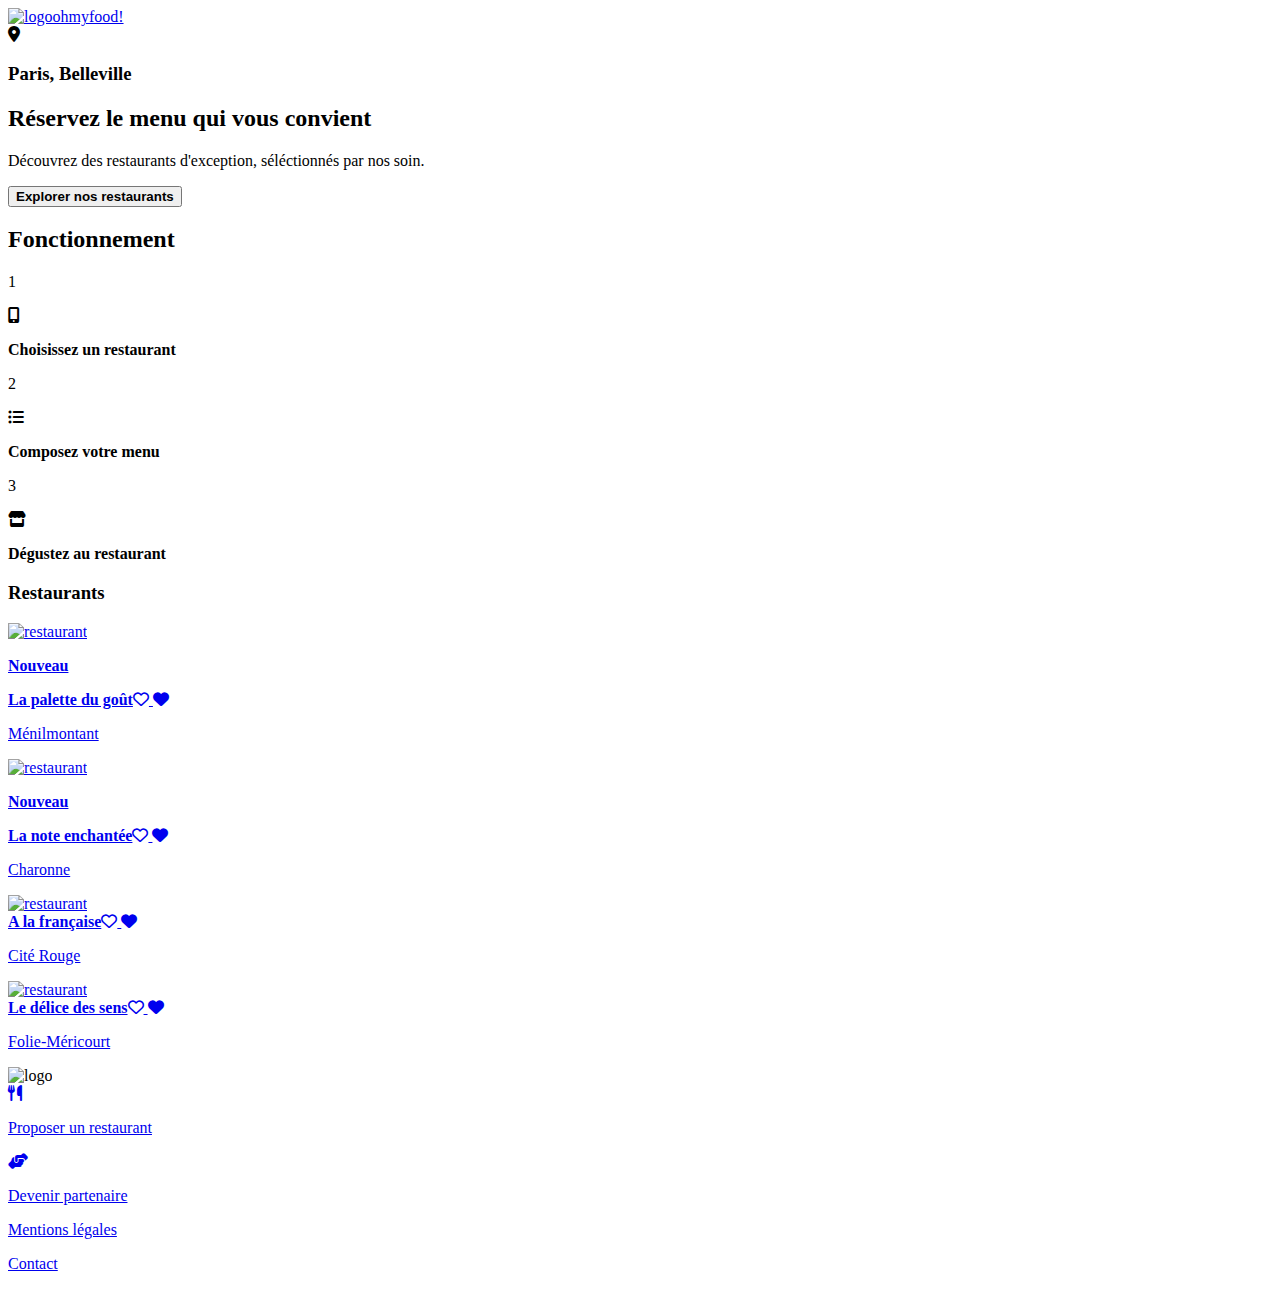
==== index.html @ bd23c94c "Fin version mobile" ====
<!doctype html>
<html lang="fr">
<head>
    <meta charset="utf-8">
    <title>Ohmyfood!</title>
    <link rel="stylesheet" href="styles/style.css">
    <link rel="stylesheet" href="https://cdnjs.cloudflare.com/ajax/libs/font-awesome/6.1.1/css/all.css">
    <meta name="viewport" content="width=device-width, initial-scale=1.0, viewport-fit=cover">
    <link rel="preconnect" href="https://fonts.googleapis.com">
    <link rel="preconnect" href="https://fonts.gstatic.com" crossorigin>
    <link href="https://fonts.googleapis.com/css2?family=Raleway:wght@400;600&display=swap" rel="stylesheet">
    <link href="https://fonts.googleapis.com/css2?family=Shrikhand&display=swap" rel="stylesheet">

</head>

<body>

<!-- Header -->

<header id="header">

    <a href="index.html" class="logo">
        <img src="images/logo/ohmyfood.png" alt="logoohmyfood!">
    </a>

</header>

<!-- Main -->

    <main id="main">

        <!-- Loader -->

        <div class="showbox">
            <div class="loader">
                <svg class="circular" viewBox="25 25 50 50">
                    <circle class="path" cx="50" cy="50" r="20" fill="none" stroke-width="2" stroke-miterlimit="10"/>
                </svg>
            </div>
        </div>





        <section id="adresse">
            <i class="fas fa-location-dot"></i>
            <h3>Paris, Belleville</h3>
        </section>

        <section id="explorer">
            <h2>Réservez le menu qui vous convient</h2>
            <p>Découvrez des restaurants d'exception, séléctionnés par nos soin.</p>
            <input class="button bold" type="button" value="Explorer nos restaurants">
        </section>

        <section id="fonctionnement">
            <h2 class="bold">Fonctionnement</h2>

            
            
            <div>
                <p class="chiffre">1</p>
                <i class="fas fa-mobile-screen-button gris"></i>
                <p class="bold">Choisissez un restaurant</p>
            </div>

            <div>
                <p class="chiffre">2</p>
                <i class="fas fa-list-ul gris"></i>
                <p class="bold">Composez votre menu</p>
            </div>

            <div>
                <p class="chiffre">3</p>
                <i class="fa-solid fa-store"></i>
                <p class="bold">Dégustez au restaurant</p>
            </div>

        </section>

        <section id="restaurants">

            <h3 class="bold">Restaurants</h3>
            
            <a href="pages/LaPaletteDuGout.html">
                <article class="column">
                    <div class="res_img">
                        <img src="images/restaurants/LaPaletteDuGout.jpg" alt="restaurant">
                        <p class="nouveau bold">Nouveau</p>
                    </div>
                    <div class="res_txt row">
                        <div class="column">
                            <h4>La palette du goût</h4>
                            <p>Ménilmontant</p>
                        </div>
                        <div>
                            <i class="far fa-heart clic coeur_vide"></i>
                            <i class="fas fa-heart clic couleur coeur_plein"></i>
                        </div>
                    </div>
                </article>
            </a>

            <a href="pages/LaNoteEnchantee.html">
                <article class="column">
                    <div class="res_img">
                        <img src="images/restaurants/LaNoteEnchantee.jpg" alt="restaurant">
                        <p class="nouveau bold">Nouveau</p>
                    </div>
                    <div class="res_txt row">
                        <div class="column">
                            <h4>La note enchantée</h4>
                            <p>Charonne</p>
                        </div>
                        <div>
                            <i class="far fa-heart clic coeur_vide"></i>
                            <i class="fas fa-heart clic couleur coeur_plein"></i>       
                        </div>
                    </div>
                </article>
            </a>


            <a href="pages/ALaFrancaise.html">
                <article class="column">
                    <div class="res_img">
                        <img src="images/restaurants/ALaFrancaise.jpg" alt="restaurant">
                    </div>
                    <div class="res_txt row">
                        <div class="column">
                            <h4>A la française</h4>
                            <p>Cité Rouge</p>
                        </div>
                        <div>
                            <i class="far fa-heart clic coeur_vide"></i>
                            <i class="fas fa-heart clic couleur coeur_plein"></i>           
                        </div>
                    </div> 
                </article>
            </a>


            <a href="pages/LeDeliceDesSens.html">
                <article class="column">
                    <div class="res_img">
                        <img src="images/restaurants/LeDeliceDesSens.jpg" alt="restaurant">
                    </div>
                    <div class="res_txt row">
                        <div class="column">
                            <h4>Le délice des sens</h4>
                            <p>Folie-Méricourt</p>
                        </div>
                        <div>
                            <i class="far fa-heart clic coeur_vide"></i>
                            <i class="fas fa-heart clic couleur coeur_plein"></i>
                        </div>
                    </div>
                </article>
            </a>


        </section>
    </main>


<!-- Footer -->

    <footer id="footer">

        <img class="white" src="images/logo/ohmyfood_white.png" alt="logo">
        
        <a href="#">        
            <div>
            <i class="fas fa-utensils"></i>
            <p>Proposer un restaurant</p>
            </div>
        </a>

        <a href="#">
            <div>
                <i class="fas fa-handshake-angle"></i>
                <p>Devenir partenaire</p>
            </div>
        </a>

        <a href="#"><p>Mentions légales</p></a>
        <a href="mailto:adresse@mail.fr"><p>Contact</p></a>

    </footer>

</body>

</html>
---- styles/style.css ----
@charset "UTF-8";
@import url("https://cdnjs.cloudflare.com/ajax/libs/font-awesome/5.15.4/css/all.min.css");


/********** Loader **********/



.circular {
    animation: rotate 2s linear infinite;
    height: 100%;
    transform-origin: center center;
    width: 100%;
    position: absolute;
    top: 0;
    bottom: 0;
    left: 0;
    right: 0;
    margin: auto;
}
  
.path {
stroke-dasharray: 1, 200;
stroke-dashoffset: 0;
animation: dash 1.5s ease-in-out infinite, color 6s ease-in-out infinite;
stroke-linecap: round;
}

@keyframes rotate {
    100% {
        transform: rotate(360deg);
    }
}
  
@keyframes dash {
    0% {
        stroke-dasharray: 1, 200;
        stroke-dashoffset: 0;
    }
    50% {
        stroke-dasharray: 89, 200;
        stroke-dashoffset: -35px;
    }
    100% {
        stroke-dasharray: 89, 200;
        stroke-dashoffset: -124px;
    }
}

@keyframes color {
    100%,
    0% {
        stroke: #d62d20;
    }
    40% {
        stroke: #0057e7;
    }
    66% {
        stroke: #008744;
    }
    80%,
    90% {
        stroke: #ffa700;
    }
}
  
/* Loader */

#adresse, #explorer, #fonctionnement, #restaurants, #footer {
    animation-name: apparaitre;
    animation-duration: 3s;
    opacity: 1;
}

@keyframes apparaitre {
    from {
        opacity: 0;
    }
    to {
        opacity: 0;
    }
}

.showbox {
position: absolute;
background: white;
padding: 5%;
background: white;
animation-name: disparaitre;
animation-duration: 3s;
    opacity: 0;
}

@keyframes disparaitre {
from {
    opacity:1;
}
to {
    opacity:1;
}
}


/* */
.shrikhand {
    font-family: 'Shrikhand', cursive;
}

.none {
    display: none;
}

.flex {
    display: flex;
}

.flex_column_center {
    display: flex;
    flex-direction: column;
    justify-content: center;
}

.flex_end {
    display: flex;
    justify-content: end;
}
.row {
    display: flex;
    flex-direction: row;
}

.column {
    display: flex;
    flex-direction: column;
}

.space_between {
    display: flex;
    justify-content: space-between;
}

.bold {
    font-weight: bold;
}

.res_txt h4 {
    margin: 0;
}

/********** check **********/

.hidden_check {
    display: none;
}

.hidden_check:after {
    position: relative;
    display: flex;
    color: white;
}

.details {
    min-width: 150px;
    width: 100%;
    overflow: hidden;
    white-space: nowrap;
    -o-text-overflow: ellipsis;
    text-overflow: ellipsis;
}

@media only screen and (max-width : 768px) {

    html {
        font-family: 'Shrikhand', cursive;
    }

    body {
        margin: 0;
        font-size: 150%;
        justify-content: center;
        font-family: 'Raleway', sans-serif;
    }

    a:link {
        color: black;
        text-decoration: none;
    }

    a:visited {
        color: black;
        text-decoration: none;
    }

    .border_h4 {
        width: 100px;
        border-bottom: 3px solid #99E2D0;
        border-width: 5px;
        margin-top: -4%;
    }


    /** Header **/

    #header {
        display: flex;
        justify-content: center;
        margin: 0;
        align-items: center;
        box-shadow: 0 4px 8px 0 rgba(0, 0, 0, 0.2), 0 6px 20px 0 rgba(0, 0, 0, 0.19);
        max-width: 1080px;
    }

    header i {
        margin-left: -150px;
    }

    header img {
        justify-content: center;
        margin: 2%;
    }
    
    .previous {
        position: relative;
        display: flex;
        padding-left: 40px;
    }

    /** Main **/

    main {
        display: flex;
        flex-direction: column;
        align-items: center;
        background-color: white;
    }

    #adresse {
        width: 100%;
        display: flex;
        justify-content: center;
        align-items: center;
        background: lightgrey;
        box-shadow: 0 6px 20px 0 rgba(0, 0, 0, 0.2), 0 4px 8px 0 rgba(0, 0, 0, 0.19);
    }

    #explorer {
        display: flex;
        flex-direction: column;
        align-items: center;
        text-align: center;
        width: 100%;
        background:rgba(245, 245, 245, 0.882)
    }

    #explorer h2 {
        display: flex;
        align-items: center;
        margin: 2%;
        margin-top: 5%;
    }

    #explorer p {
        display: flex;
        align-items: center;
        justify-content: center;
        margin: 2%;
    }

    #explorer input {
        margin-bottom: 5%;
        height: 70px;
    }

    input {
        color: white;
        font-size: 80%;
        background: linear-gradient(to bottom right, #FF79DA, #9356DC);
        box-shadow: 0 4px 8px 0 rgba(0, 0, 0, 0.2), 0 6px 20px 0 rgba(0, 0, 0, 0.19);
        border: none;
        width: 60%;
        height: 50px;
        margin: 2%;
        border-top-left-radius: 25px;
        border-top-right-radius: 25px;
        border-bottom-left-radius: 25px;
        border-bottom-right-radius: 25px;
    }

    input:hover {
        background: linear-gradient(to bottom right, #FF9BE4, #BD89FB);
        box-shadow: 0 6px 10px 0 rgba(0, 0, 0, 0.3), 0 8px 22px 0 rgba(0, 0, 0, 0.29);
    }

    /* Fonctionnement */

    #fonctionnement {
        width: 80%;
        display: flex;
        flex-direction: column;
        align-items: center;
    }

    #fonctionnement i {
        margin: 3%;
    }

    #fonctionnement div {
        display: flex;
        align-items: center;
        justify-content: flex-start;
        flex-direction: row;
        margin: 2%;
        width: 95%;
        box-shadow: 0 6px 10px 0 rgba(0, 0, 0, 0.3), 0 8px 22px 0 rgba(0, 0, 0, 0.29);
        border-top-left-radius: 25px;
        border-top-right-radius: 25px;
        border-bottom-right-radius: 25px;
        border-bottom-left-radius: 25px;
    }

    #fonctionnement div:hover  {
        color: #BD89FB;
    }

    .chiffre {
        display: flex;
        justify-content: center;
        align-items: center;
        color: white;
        background: #9356DC;
        margin-left: -15px;
        width: 6%;
        height: 5%;
        border-top-left-radius: 50%;
        border-top-right-radius: 50%;
        border-bottom-left-radius: 50%;
        border-bottom-right-radius: 50%;
    }




    /* Restaurants */

    #restaurants {
        width: 100%;
        margin-bottom: 10%;
    }

    #restaurants article {
        margin: 2%;
        display: flex;
        flex-direction: column;
        height: 400px;
        width: auto;
        border-top-left-radius: 25px;
        border-top-right-radius: 25px;
        border-bottom-left-radius: 25px;
        border-bottom-right-radius: 25px;
        box-shadow: 0 4px 8px 0 rgba(0, 0, 0, 0.2), 0 6px 20px 0 rgba(0, 0, 0, 0.19);
    }

    #restaurants article:hover {
        box-shadow: 0 6px 10px 0 rgba(0, 0, 0, 0.3), 0 8px 22px 0 rgba(0, 0, 0, 0.29);
    }
    
    #restaurants article div img {
        display: flex;
        width: 100%;
        object-fit: cover;
        border-top-left-radius: 25px;
        border-top-right-radius: 25px;
    }

    .res_img {
        display: flex;
        justify-content: center;
        height: 72%;
    }

    .res_txt {
        display: flex;
        margin: 2%;
        justify-content: space-between;
    }

    .res_txt div {
        display: flex;
        margin: 0;
    }

    .res_txt p {
        margin: 0;
    }



    /** Footer **/

    #footer {
        background: rgb(53 53 53);
        margin: 0;
        padding: 5%;
        display: flex;
        flex-direction: column;
        align-items: start;
    }

    #footer div {
        display: flex;
        flex-direction: row;
        align-items: center;
    }

    #footer p {
        display: flex;
    }

    #footer a {
        color: white;
    }

    #footer i {
        margin-right: 25px;
    }



    /** Pages **/

    .entete {
        margin: 2%;
        width: 100%;
        display: flex;
        flex-direction: row;
        align-items: center;
        justify-content: space-evenly;
        border-top-left-radius: 50px;
        border-top-right-radius: 50px;
        background: white;
    }

    .banniere {
        object-fit: cover;
    }
    .banniere img {
        width: 100%;
        margin-bottom: -75px;
        object-fit: cover;
    }

    .banniere div {
        display: flex;
    }
    .commander {
        margin: 5%;
        width: 100%;
        display: flex;
        justify-content: center;
    }

    #entrees {
        width: 90%;
        display: flex;
        flex-direction: column;
        justify-content: center;
    }

    #plats {
        width: 90%;
        display: flex;
        flex-direction: column;
        justify-content: center;
    }

    #desserts {
        width: 90%;
        display: flex;
        flex-direction: column;
        justify-content: center;
    }

    .plat {
        margin: 2%;
        display: flex;
        flex-direction: column;
        border-top-left-radius: 25px;
        border-top-right-radius: 25px;
        border-bottom-left-radius: 25px;
        border-bottom-right-radius: 25px;
        box-shadow: 0 4px 8px 0 rgba(0, 0, 0, 0.2), 0 6px 20px 0 rgba(0, 0, 0, 0.19);
        max-width: 100%;
        min-width: 80%;
    }

    .plat div {
        display: flex;
        flex-direction: row;
        justify-content: space-between;
    }

    .plat p {
        margin: 1%;
    }


    .logo {
        display: flex;
        justify-content: center;
        align-items: center;
    }

    
    /** Effets **/

    .effet_1 {
        display: inline-flex;
        position: relative;
        text-decoration: none;
        overflow: hidden;
    }
    
    .effet_1.effet_2 {
        transition: all 0.5s linear 0s;
    }

    .effet_1.effet_2:after {
        content: "";
        color: white;
        display: flex;
        align-items: center;
        justify-content: center;
        position: absolute;
        top: 0;
        right: -60px;
        width: 60px;
        height: 100%;
        transition: all 0.5s linear 0s;
        background-color: #99e2d0;
        text-align: center;
    }
    
    .effet_1.effet_2:hover {
        padding-right: 60px;
    }

    .effet_1.effet_2:hover:after {
        right: 0px;
        padding-right: 0px;
    }
    
    .effet_2.effet_3:before {
        content: "\f058";
        font-family: "Font Awesome 5 Free";
        font-weight: 900;
        color: white;
        display: flex;
        align-items: center;
        justify-content: center;
        position: absolute;
        top: 0;
        right: -60px;
        width: 60px;
        height: 100%;
        transition: all 0.5s linear 0s;
        text-align: center;
        z-index: 1;
    }

    .effet_2.effet_3:hover {
        padding-right: 60px;
    }

    .effet_2.effet_3:hover:before {
        right: 0px;
        padding-right: 0px;
    }
    
    .effet_3:hover:before {
        transform: rotate(1turn);
    }

    .plat_check {
        cursor: pointer;
        display: flex;
        flex-direction: column;
        border-radius: 20px;
        border-style: none;
        box-shadow: 5px 5px 10px #d9d9d9;
        text-align: start;
        padding-left: 10px;
        height: 70px;
        min-width: 270px;
        max-width: 980px;
        width: 95%;
        background: white;
    }
      
    @media (min-width: 992px) {

        .plat_check {
            width: 500px;
        }

    }
    
    .plat_check .titre {
        display: block;
        padding-top: 10px;
        font-size: 150%;
    }

    .plat_check .prix {
        padding-right: 10px;
    }

    .plat_txt {
        width: 100%;
    }
    
    .plat_prix {
        display: flex;
        white-space: nowrap;
        width: 100%;
        color: black;
        align-items: center;
        align-content: center;
        justify-content: space-between;
    }

    .hidden {
        display: none;
    }

    .plat_check {
        margin: 1%;
    }

    .plat_1 p {
        margin: 2px;
    }

    .plat_check .prix {
        display: flex;
        margin: 1%;
        padding: 1% 1% 1% 1%;
        align-items: center;
        position: relative;
        overflow: hidden;
    }

    .hidden_check {
        position: absolute;
        right: 100vw;
    }

    .overflow {
        width: 90%;
        overflow: hidden;
        text-overflow: ellipsis;
        white-space: nowrap;
    }

    .nouveau {
        position: absolute;
        right: 50px;
        background: #99E2D0;
        padding: 2% 4% 2% 3%;
    }

    .display_none {
        display: none;
    }

    .back {
        display: flex;
        position: relative;
        left: 25px;
        background: none;
    }

    .fadein_1 {
        animation: fadein 2s;
    }

    .fadein_2 {
        animation: fadein 4s;
    }

    .fadein_3 {
        animation: fadein 6s;
    }

    @keyframes fadein {
        from {
            opacity:0;
        }
        to {
            opacity:1;
        }
    }

    /* Icones */


    .icon {
        width: 48px;
        height: 48px;
        display: inline-block;
        
        -webkit-mask: url(../images/icones/handshake-angle-solid.svg) no-repeat 50% 50%;
        mask: url(../images/icones/handshake-angle-solid.svg) no-repeat 50% 50%;
        -webkit-mask-size: cover;
        mask-size: cover;
      }
      
      .icon-white { background-color: white; }
      .icon-orange { background-color: black; }
      .icon-green { background-color: #99E2D0; }
      .icon-purple { background-color: #9356DC; }

      
      /* LAYOUT */
      html, body { height: 100%; }
      
      body { 
        background: #fcfcfc; 
        margin: 0;
      }
      
      .wrap { 
        position: absolute;
        top: 50%;
        -webkit-transform: translateY(-50%);
            -ms-transform: translateY(-50%);
                transform: translateY(-50%);
        width: 100%;
        text-align: center;
      }
      
      label.prix::after {
          transition: 0.5s;
      }

      .plat_2 .bold::after {
          /*transform: rotate(180deg) 0.5s;*/
          transition-duration: 3s;
        transition: margin-right 2s;
      }


          /********** coeurs **********/
    /* Coeur page d'accueil */

    .coeur_vide {
        display: flex;
        align-items: center;
    }

    .coeur_vide:hover {
        display: none;
        align-items: center;
    }

    .coeur_plein {
        position: absolute;
        opacity: 0;
        align-items: center;
        background: linear-gradient(163deg, #ff79da 24%, #9356dc 77%);
        background-clip: text;
        -webkit-background-clip: text;
        color: transparent;
    }

    .coeur_plein:hover {
        display: flex;
        align-items: center;
        opacity: 1;
        animation: heart 0.5s forwards;
        -webkit-animation: heart 0.5s forwards;
    }

    @-webkit-keyframes heart {
        0% {
          opacity: 0;
        }
        100% {
          opacity: 1;
        }
    }
      @keyframes heart {
        0% {
          opacity: 0;
        }
        100% {
          opacity: 1;
        }
    }

    /* Coeur page restaurant */

    .entete .coeur_vide {
        display: flex;
        align-items: center;
    }

    .entete .coeur_vide:hover {
        display: none;
        align-items: center;
    }

    .entete .coeur_plein {
        opacity: 0;
        align-items: center;
        background: linear-gradient(163deg, #ff79da 24%, #9356dc 77%);
        background-clip: text;
        -webkit-background-clip: text;
        color: transparent;
    }

    .entete .coeur_plein:hover {
        display: flex;
        align-items: center;
        opacity: 1;
        animation: heart 0.5s forwards;
        -webkit-animation: heart 0.5s forwards;
    }

    @-webkit-keyframes heart {
        0% {
          opacity: 0;
        }
        100% {
          opacity: 1;
        }
    }
      @keyframes heart {
        0% {
          opacity: 0;
        }
        100% {
          opacity: 1;
        }
    }
}
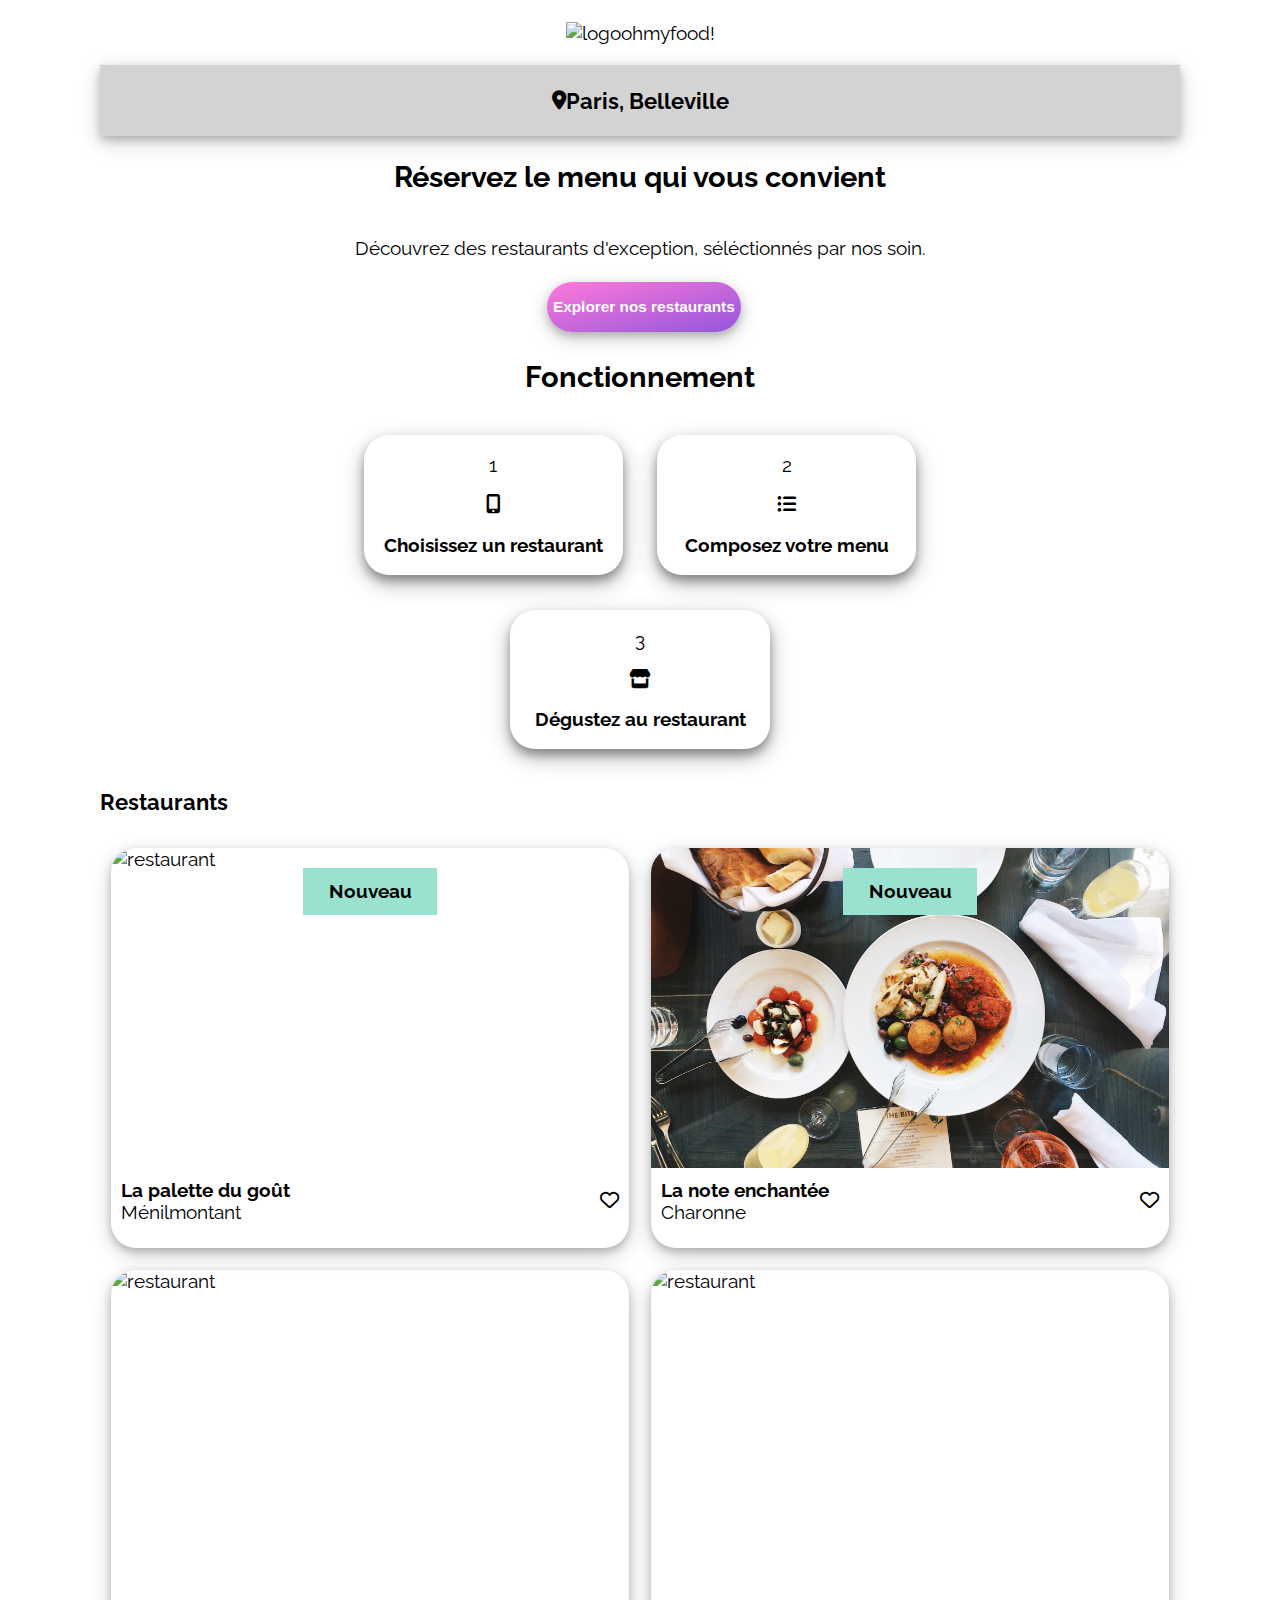
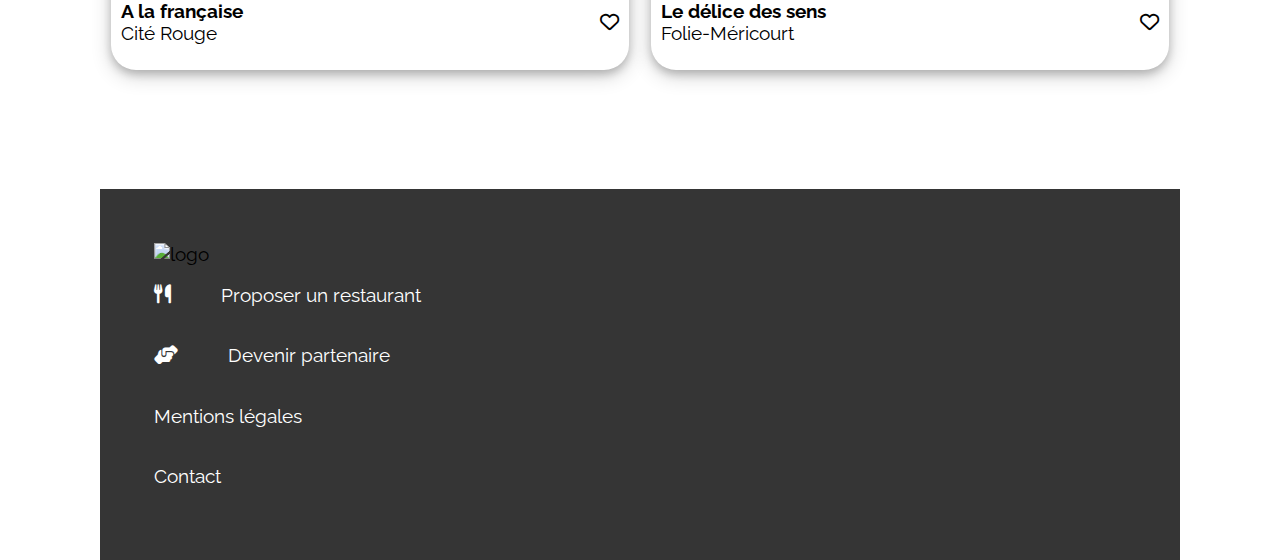
==== commit 2f2347a4: "Vérifications avant soutenance" ====
--- a/index.html
+++ b/index.html
@@ -51,7 +51,9 @@
         <section id="explorer">
             <h2>Réservez le menu qui vous convient</h2>
             <p>Découvrez des restaurants d'exception, séléctionnés par nos soin.</p>
-            <input class="button bold" type="button" value="Explorer nos restaurants">
+            <a href="#restaurants">
+                <input class="button bold" type="button" value="Explorer nos restaurants">
+            </a>
         </section>
 
         <section id="fonctionnement">
--- a/styles/style.css
+++ b/styles/style.css
@@ -168,6 +168,8 @@
     text-overflow: ellipsis;
 }
 
+
+
 @media only screen and (max-width : 768px) {
 
     html {
@@ -269,6 +271,7 @@
     #explorer input {
         margin-bottom: 5%;
         height: 70px;
+        Width: 100%;
     }
 
     input {
@@ -277,7 +280,7 @@
         background: linear-gradient(to bottom right, #FF79DA, #9356DC);
         box-shadow: 0 4px 8px 0 rgba(0, 0, 0, 0.2), 0 6px 20px 0 rgba(0, 0, 0, 0.19);
         border: none;
-        width: 60%;
+        width: 100%;
         height: 50px;
         margin: 2%;
         border-top-left-radius: 25px;
@@ -701,55 +704,34 @@
     }
 
     /* Icones */
-
-
-    .icon {
-        width: 48px;
-        height: 48px;
-        display: inline-block;
-        
-        -webkit-mask: url(../images/icones/handshake-angle-solid.svg) no-repeat 50% 50%;
-        mask: url(../images/icones/handshake-angle-solid.svg) no-repeat 50% 50%;
-        -webkit-mask-size: cover;
-        mask-size: cover;
-      }
       
-      .icon-white { background-color: white; }
-      .icon-orange { background-color: black; }
-      .icon-green { background-color: #99E2D0; }
-      .icon-purple { background-color: #9356DC; }
+    .icon-white { background-color: white; }
+    .icon-orange { background-color: black; }
+    .icon-green { background-color: #99E2D0; }
+    .icon-purple { background-color: #9356DC; }
 
       
-      /* LAYOUT */
-      html, body { height: 100%; }
+    /* LAYOUT */
+    html, body { height: 100%; }
       
-      body { 
+    body { 
         background: #fcfcfc; 
         margin: 0;
-      }
-      
-      .wrap { 
+    }
+    
+    .wrap { 
         position: absolute;
         top: 50%;
         -webkit-transform: translateY(-50%);
-            -ms-transform: translateY(-50%);
-                transform: translateY(-50%);
+        -ms-transform: translateY(-50%);
+        transform: translateY(-50%);
         width: 100%;
         text-align: center;
-      }
-      
-      label.prix::after {
-          transition: 0.5s;
-      }
-
-      .plat_2 .bold::after {
-          /*transform: rotate(180deg) 0.5s;*/
-          transition-duration: 3s;
-        transition: margin-right 2s;
-      }
-
-
-          /********** coeurs **********/
+    }
+    
+
+
+    /********** coeurs **********/
     /* Coeur page d'accueil */
 
     .coeur_vide {
@@ -842,4 +824,941 @@
           opacity: 1;
         }
     }
+}
+
+
+
+/********** Desktop **********/
+
+@media only screen and (min-width : 769px) {
+
+    html {
+        font-family: 'Shrikhand', cursive;
+        max-width: 1080px;
+        margin: auto;
+        font-size: 80%;
+    }
+
+    body {
+        margin: 0;
+        font-size: 150%;
+        justify-content: center;
+        font-family: 'Raleway', sans-serif;
+    }
+
+    a:link {
+        color: black;
+        text-decoration: none;
+    }
+
+    a:visited {
+        color: black;
+        text-decoration: none;
+    }
+
+    .border_h4 {
+        width: 100px;
+        border-bottom: 3px solid #99E2D0;
+        border-width: 5px;
+        margin-top: -4%;
+    }
+
+    header {
+        display: flex;
+        flex-direction: column;
+        margin: 0;
+        width: 100%;
+    }
+
+    header img {
+        justify-content: center;
+        margin: 2%;
+    }
+
+    #adresse {
+        display: flex;
+        flex-direction: row;
+        justify-content: center;
+        align-items: center;
+        background-color: lightgrey;
+        box-shadow: 0 6px 20px 0 rgba(0, 0, 0, 0.2), 0 4px 8px 0 rgba(0, 0, 0, 0.19);
+        width: 100%;
+    }
+
+    #explorer {
+        display: flex;
+        flex-direction: column;
+        justify-content: center;
+        align-items: center;
+    }
+
+    input {
+        color: white;
+        font-size: 80%;
+        background: linear-gradient(to bottom right, #FF79DA, #9356DC);
+        box-shadow: 0 4px 8px 0 rgba(0, 0, 0, 0.2), 0 6px 20px 0 rgba(0, 0, 0, 0.19);
+        border: none;
+        width: 100%;
+        height: 50px;
+        margin: 2%;
+        border-top-left-radius: 25px;
+        border-top-right-radius: 25px;
+        border-bottom-left-radius: 25px;
+        border-bottom-right-radius: 25px;
+    }
+
+    input:hover {
+        background: linear-gradient(to bottom right, #FF9BE4, #BD89FB);
+        box-shadow: 0 6px 10px 0 rgba(0, 0, 0, 0.3), 0 8px 22px 0 rgba(0, 0, 0, 0.29);
+    }
+
+    #fonctionnement {
+        display: flex;
+        flex-direction: row;
+        flex-wrap: wrap;
+        justify-content: center;
+        align-items: center;
+    }
+    #fonctionnement h2 {
+        display: flex;
+        justify-content: center;
+        align-items: center;
+        width: 100%;
+    }
+
+    #fonctionnement div {
+        display: flex;
+        flex-direction: column;
+        justify-content: center;
+        align-items: center;
+        margin: 2%;
+        width: 30%;
+        box-shadow: 0 6px 10px 0 rgba(0, 0, 0, 0.3), 0 8px 22px 0 rgba(0, 0, 0, 0.29);
+        border-top-left-radius: 25px;
+        border-top-right-radius: 25px;
+        border-bottom-right-radius: 25px;
+        border-bottom-left-radius: 25px;
+    }
+
+    #fonctionnement div:hover  {
+        color: #BD89FB;
+    }
+
+    #fonctionnement div p {
+        display: flex;
+        justify-content: center;
+        text-align: center;
+    }
+
+    #restaurants {
+        display: flex;
+        flex-wrap: wrap;
+        width: 100%;
+        margin-bottom: 10%;
+    }
+
+    #restaurants h3 {
+        display: flex;
+        width: 100%;
+    }
+
+    #restaurants a {
+        width: 50%;
+    }
+
+    #restaurants article {
+        margin: 2%;
+        display: flex;
+        flex-direction: column;
+        height: 400px;
+        width: auto;
+        border-top-left-radius: 25px;
+        border-top-right-radius: 25px;
+        border-bottom-left-radius: 25px;
+        border-bottom-right-radius: 25px;
+        box-shadow: 0 4px 8px 0 rgba(0, 0, 0, 0.2), 0 6px 20px 0 rgba(0, 0, 0, 0.19);
+    }
+
+    #restaurants article:hover {
+        box-shadow: 0 6px 10px 0 rgba(0, 0, 0, 0.3), 0 8px 22px 0 rgba(0, 0, 0, 0.29);
+    }
+    
+    #restaurants article div img {
+        display: flex;
+        width: 100%;
+        object-fit: cover;
+        border-top-left-radius: 25px;
+        border-top-right-radius: 25px;
+    }
+    
+    .res_img {
+        display: flex;
+        justify-content: center;
+        height: 80%;
+    }
+
+    
+
+    
+    .res_txt {
+        display: flex;
+        margin: 2%;
+        justify-content: space-between;
+        align-items: center;
+    }
+
+    .res_txt div {
+        display: flex;
+        margin: 0;
+    }
+
+    .res_txt p {
+        margin: 0;
+    }
+
+    .res_img .nouveau {
+        position: absolute;
+        background: #99E2D0;
+        padding: 1% 2% 1% 2%;
+    }
+
+
+    /********** coeurs **********/
+    /* Coeur page d'accueil */
+
+    .coeur_vide {
+        display: flex;
+        align-items: center;
+    }
+
+    .coeur_vide:hover {
+        display: none;
+        align-items: center;
+    }
+
+    .coeur_plein {
+        position: absolute;
+        opacity: 0;
+        align-items: center;
+        background: linear-gradient(163deg, #ff79da 24%, #9356dc 77%);
+        background-clip: text;
+        -webkit-background-clip: text;
+        color: transparent;
+    }
+
+    .coeur_plein:hover {
+        display: flex;
+        align-items: center;
+        opacity: 1;
+        animation: heart 0.5s forwards;
+        -webkit-animation: heart 0.5s forwards;
+    }
+
+    @-webkit-keyframes heart {
+        0% {
+          opacity: 0;
+        }
+        100% {
+          opacity: 1;
+        }
+    }
+      @keyframes heart {
+        0% {
+          opacity: 0;
+        }
+        100% {
+          opacity: 1;
+        }
+    }
+
+    /* Coeur page restaurant */
+
+    .entete .coeur_vide {
+        display: flex;
+        align-items: center;
+    }
+
+    .entete .coeur_vide:hover {
+        display: none;
+        align-items: center;
+    }
+
+    .entete .coeur_plein {
+        opacity: 0;
+        align-items: center;
+        background: linear-gradient(163deg, #ff79da 24%, #9356dc 77%);
+        background-clip: text;
+        -webkit-background-clip: text;
+        color: transparent;
+    }
+
+    .entete .coeur_plein:hover {
+        display: flex;
+        align-items: center;
+        opacity: 1;
+        animation: heart 0.5s forwards;
+        -webkit-animation: heart 0.5s forwards;
+    }
+
+    @-webkit-keyframes heart {
+        0% {
+          opacity: 0;
+        }
+        100% {
+          opacity: 1;
+        }
+    }
+      @keyframes heart {
+        0% {
+          opacity: 0;
+        }
+        100% {
+          opacity: 1;
+        }
+    }
+
+
+
+
+    /********** Effets **********/
+
+    label:after {
+        display: flex;
+        justify-content: center;
+        align-items: center;
+        font-family: "Font Awesome 5 Free";
+        content: "\f058";
+        position: absolute;
+        height: 100%;
+        font-size: 100%;
+        background: #99E2D0;
+        width: 10%;
+        line-height: 50px;
+        border-radius: 0 10px 10px 0;
+        color: white;
+        right: -5em;
+        box-shadow: 0 0 5px black;
+        transition: all 0.5s linear 0s;
+        -webkit-transform: rotate(1turn);
+        -ms-transform: rotate(1turn);
+        transform: rotate(1turn);
+        animation: spin 3s linear 3s alternate;
+    }
+
+    .plat_4.spin {
+        font-family: "Font Awesome 5 Free";
+        content: "\f058";
+        -webkit-transform: rotate(1turn);
+        -ms-transform: rotate(1turn);
+        transform: rotate(1turn);
+        animation: spin linear 3s alternate;
+    }
+
+    label.prix.coche-verte:after {
+        transition: all 0.5s linear 0s;
+        -webkit-transform: rotate(1turn);
+        -ms-transform: rotate(1turn);
+        transform: rotate(1turn);
+        animation: spin 3s linear 3S;
+    }
+    
+    .coche-verte:after {
+        font-family: "Font Awesome 5 Free";
+        position: absolute;
+        display: block;
+        transition: all 0.5s linear 0s;
+        -webkit-transform: rotate(1turn);
+        -ms-transform: rotate(1turn);
+        transform: rotate(1turn);
+        animation: spin 3s linear 3S;
+    }
+
+    :checked + span.coche-verte:after {
+        font-family: "Font Awesome 5 Free";
+        content: "\f058";
+        position: absolute;
+        display: block;
+        transition: all 0.5s linear 0s;
+        -webkit-transform: rotate(1turn);
+        -ms-transform: rotate(1turn);
+        transform: rotate(1turn);
+        animation: spin 3s linear 3S;
+    }
+
+    @keyframes spin {
+        0% {
+          transform: rotate(360deg);
+        }
+      
+        100% {
+          transform: rotate(-360deg);
+        }
+    }
+      
+    .effet_1 {
+        display: inline-flex;
+        position: relative;
+        text-decoration: none;
+        overflow: hidden;
+    }
+    
+    .effet_1.effet_2 {
+        transition: all 0.5s linear 0s;
+    }
+
+    .effet_1.effet_2:after {
+        content: "";
+        color: white;
+        display: flex;
+        align-items: center;
+        justify-content: center;
+        position: absolute;
+        top: 0;
+        right: -60px;
+        width: 60px;
+        height: 100%;
+        transition: all 0.5s linear 0s;
+        background-color: #99e2d0;
+        text-align: center;
+    }
+    
+    .effet_1.effet_2:hover {
+        padding-right: 60px;
+    }
+
+    .effet_1.effet_2:hover:after {
+        right: 0px;
+        padding-right: 0px;
+    }
+    
+    .effet_2.effet_3:before {
+        content: "\f058";
+        font-family: "Font Awesome 5 Free";
+        font-weight: 900;
+        color: white;
+        display: flex;
+        align-items: center;
+        justify-content: center;
+        position: absolute;
+        top: 0;
+        right: -60px;
+        width: 60px;
+        height: 100%;
+        transition: all 0.5s linear 0s;
+        text-align: center;
+        z-index: 1;
+    }
+
+    .effet_2.effet_3:hover {
+        padding-right: 60px;
+    }
+
+    .effet_2.effet_3:hover:before {
+        right: 0px;
+        padding-right: 0px;
+    }
+    
+    .effet_3:hover:before {
+        transform: rotate(1turn);
+    }
+
+    .plat_check {
+        cursor: pointer;
+        display: flex;
+        flex-direction: column;
+        border-radius: 20px;
+        border-style: none;
+        box-shadow: 5px 5px 10px #d9d9d9;
+        text-align: start;
+        padding-left: 10px;
+        height: 70px;
+        min-width: 270px;
+        max-width: 980px;
+        width: 95%;
+        background: white;
+    }
+      
+    @media (min-width: 992px) {
+
+        .plat_check {
+            width: 500px;
+        }
+
+    }
+    
+    .plat_check .titre {
+        display: block;
+        padding-top: 10px;
+        font-weight: bolder;
+        font-size: large;
+    }
+
+    .plat_check .prix {
+        padding-right: 10px;
+    }
+    .plat_txt {
+        width: 100%;
+    }
+    
+    .plat_prix {
+        display: flex;
+        white-space: nowrap;
+        width: 100%;
+        color: black;
+        align-items: center;
+        align-content: center;
+        justify-content: space-between;
+    }
+
+
+
+    
+    :checked + label:after {
+        right: 0;
+    }
+
+    :checked + label span.plat_2 {
+        background:white;
+        transition: margin-right 10s;
+        -webkit-transition-duration: 10s;
+        -moz-transition-duration: 10s;
+        transform: translateX(-105%);
+        animation-duration: 10s;
+        transition: .5s all;
+    }
+    label span.plat_2 {
+        transition: 0.5s all;
+    }
+
+    label {
+        transition:0.2s;
+        background: white;
+        border-radius: 10px;
+        box-shadow: 0 4px 8px 0 rgba(0, 0, 0, 0.2), 0 6px 20px 0 rgba(0, 0, 0, 0.19);
+    }
+
+    .plat_check {
+        margin: 1%;
+    }
+
+    .plat_1 p {
+        margin: 2px;
+    }
+
+    label span.plat_1 {
+        margin: 2px;
+        width: 90%;
+    }
+
+    .plat_check .prix {
+        display: flex;
+        margin: 1%;
+        padding: 1% 1% 1% 1%;
+        align-items: center;
+        position: relative;
+        overflow: hidden;
+    }
+
+    .hidden_check {
+        position: absolute;
+        right: 100vw;
+    }
+
+    .overflow {
+        width: 90%;
+        overflow: hidden;
+        text-overflow: ellipsis;
+        white-space: nowrap;
+    }
+
+    .nouveau {
+        position: absolute;
+        background: #99E2D0;
+        padding: 2% 4% 2% 3%;
+    }
+
+    .display_none {
+        display: none;
+    }
+
+    
+    .previous {
+        position: relative;
+        display: flex;
+        padding-left: 40px;
+    }
+
+    .fadein_1 {
+        animation: fadein 2s;
+    }
+
+    .fadein_2 {
+        animation: fadein 4s;
+    }
+
+    .fadein_3 {
+        animation: fadein 6s;
+    }
+
+    @keyframes fadein {
+        from {
+            opacity:0;
+        }
+        to {
+            opacity:1;
+        }
+    }
+
+
+
+    /********** Couleur **********/
+    
+    .couleur {
+        text-transform: uppercase;
+        background: linear-gradient(to right, #9356DC 0%, #ff79da 100%);
+        -webkit-background-clip: text;
+        -webkit-text-fill-color: transparent;
+    }
+
+
+
+        /** Footer **/
+
+    #footer {
+        background: rgb(53 53 53);
+        margin: 0;
+        padding: 5%;
+        display: flex;
+        flex-direction: column;
+        align-items: start;
+    }
+
+    #footer div {
+        display: flex;
+        flex-direction: row;
+        align-items: center;
+    }
+
+    #footer p {
+        display: flex;
+    }
+
+    #footer a {
+        color: white;
+    }
+
+    #footer i {
+        margin-right: 50px;
+    }
+
+
+
+    /* Pages */
+
+    main {
+        display: flex;
+        flex-wrap: wrap;
+        flex-direction: row;
+        justify-content: center;
+        align-items: flex-start;
+    }
+
+    .entete {
+        margin: 2% 0% 2% 0%;
+        width: 100%;
+        display: flex;
+        flex-direction: row;
+        align-items: center;
+        justify-content: space-evenly;
+        border-top-left-radius: 50px;
+        border-top-right-radius: 50px;
+        background: white;
+    }
+
+    .banniere img {
+        width: 100%;
+        margin-bottom: -100px;
+        object-fit: cover;
+    }
+
+    .commander {
+        margin: 5%;
+        width: 100%;
+        display: flex;
+        justify-content: center;
+    }
+
+    #entrees {
+        width: 50%;
+        display: flex;
+        flex-direction: column;
+        justify-content: center;
+    }
+
+    #plats {
+        width: 50%;
+        display: flex;
+        flex-direction: column;
+        justify-content: center;
+    }
+
+    #desserts {
+        width: 50%;
+        display: flex;
+        flex-direction: column;
+        justify-content: center;
+    }
+
+    .plat {
+        margin: 2%;
+        display: flex;
+        flex-direction: column;
+        border-top-left-radius: 25px;
+        border-top-right-radius: 25px;
+        border-bottom-left-radius: 25px;
+        border-bottom-right-radius: 25px;
+        box-shadow: 0 4px 8px 0 rgba(0, 0, 0, 0.2), 0 6px 20px 0 rgba(0, 0, 0, 0.19);
+        max-width: 100%;
+        min-width: 80%;
+    }
+
+    .plat div {
+        display: flex;
+        flex-direction: row;
+        justify-content: space-between;
+    }
+
+    .plat p {
+        margin: 1%;
+    }
+
+    .logo {
+        display: flex;
+        justify-content: center;
+        align-items: center;
+    }
+ 
+    :checked label span {
+        background:white;
+        width: 80%;
+    }
+
+    :checked + .plat_2 {
+        margin-right: 30%;
+    }
+
+    label {
+    transition:0.2s;
+    background: white;
+    border-radius: 10px;
+    box-shadow: 0 4px 8px 0 rgba(0, 0, 0, 0.2), 0 6px 20px 0 rgba(0, 0, 0, 0.19);
+    }
+
+    .plat_check {
+    margin: 1%;
+    }
+
+    .plat_1 p {
+    margin: 2px;
+    }
+
+    .plat_check .prix {
+    display: flex;
+    margin: 1%;
+    padding: 1% 1% 1% 1%;
+    align-items: center;
+    position: relative;
+    overflow: hidden;
+    }
+
+    .hidden_check {
+    position: absolute;
+    right: 100vw;
+    }
+
+    .display_none {
+        display: none;
+    }
+
+    .fadein_1 {
+        animation: fadein 2s;
+    }
+
+    .fadein_2 {
+        animation: fadein 4s;
+    }
+
+    .fadein_3 {
+        animation: fadein 6s;
+    }
+
+    @keyframes fadein {
+        from {
+            opacity:0;
+        }
+        to {
+            opacity:1;
+        }
+    }
+
+}
+
+@media only screen and (min-width : 769px) and (max-width: 1080px) {
+
+    .back {
+        display: flex;
+        position: absolute;
+        left: 25px;
+        top: 40px;
+    }
+    
+}
+
+@media only screen and (min-width : 1080px) {
+
+    .back {
+        display: flex;
+        position: absolute;
+        left: 25px;
+        top: 40px;
+    }
+
+}
+
+
+
+ 
+
+
+
+
+
+
+
+@media only screen and (max-width : 650px) {
+
+    body{
+        font-size: 150%;
+    }
+
+    #restaurants article {
+        height: 300px;
+    }
+}
+
+@media only screen and (max-width : 600px) {
+
+    .back {
+        display: flex;
+        position: relative;
+        left: 50px;
+        background: none;
+    }
+
+}
+
+@media only screen and (max-width : 550px) {
+
+    .back {
+        display: flex;
+        position: relative;
+        left: 75px;
+        background: none;
+    }
+
+}
+
+@media only screen and (max-width : 500px) {
+
+    .back {
+        display: flex;
+        position: relative;
+        left: 100px;
+        background: none;
+    }
+
+}
+
+@media only screen and (max-width : 450px) {
+
+    .back {
+        display: flex;
+        position: relative;
+        left: 100px;
+        background: none;
+    }
+
+    .logo img {
+        width: 300px;
+    }
+
+    .white {
+        width: 300px;
+    }
+
+    #restaurants article {
+        height: 250px;
+    }
+
+    input {
+        font-size: 100%;
+    }
+
+}
+
+@media only screen and (max-width : 400px) {
+
+    .back {
+        display: flex;
+        position: relative;
+        left: 100px;
+        background: none;
+    }
+
+    .logo img {
+        width: 250px;
+    }
+
+    .white {
+        width: 250px;
+    }
+
+}
+
+@media only screen and (max-width : 350px) {
+
+    .back {
+        display: flex;
+        position: relative;
+        left: 100px;
+        background: none;
+    }
+    
+    .logo img {
+        width: 200px;
+    }
+
+    .white {
+        width: 200px;
+    }
+
+}
+
+@media only screen and (max-width : 300px) {
+
+    .back {
+        display: flex;
+        position: relative;
+        left: 100px;
+        background: none;
+    }
+
+    .logo img {
+        width: 150px;
+    }
+
+    .white {
+        width: 150px;
+    }
+
 }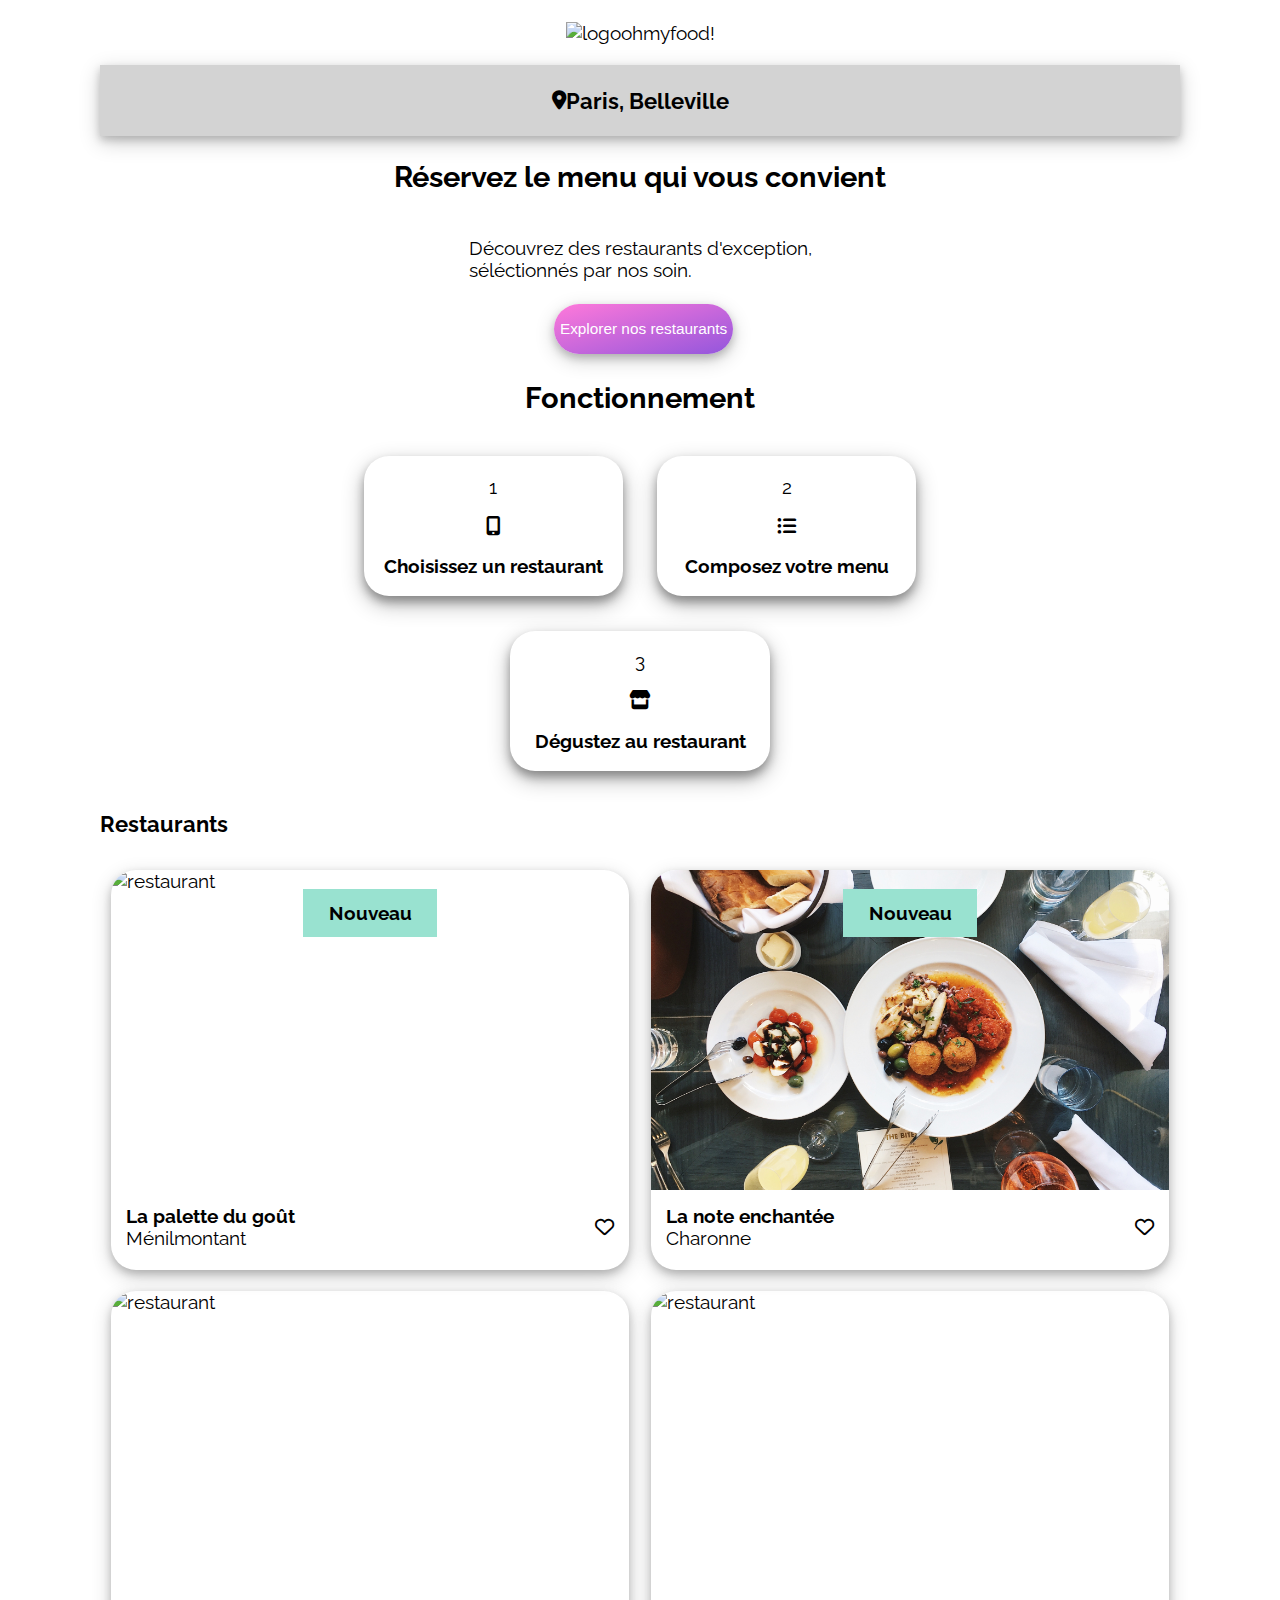
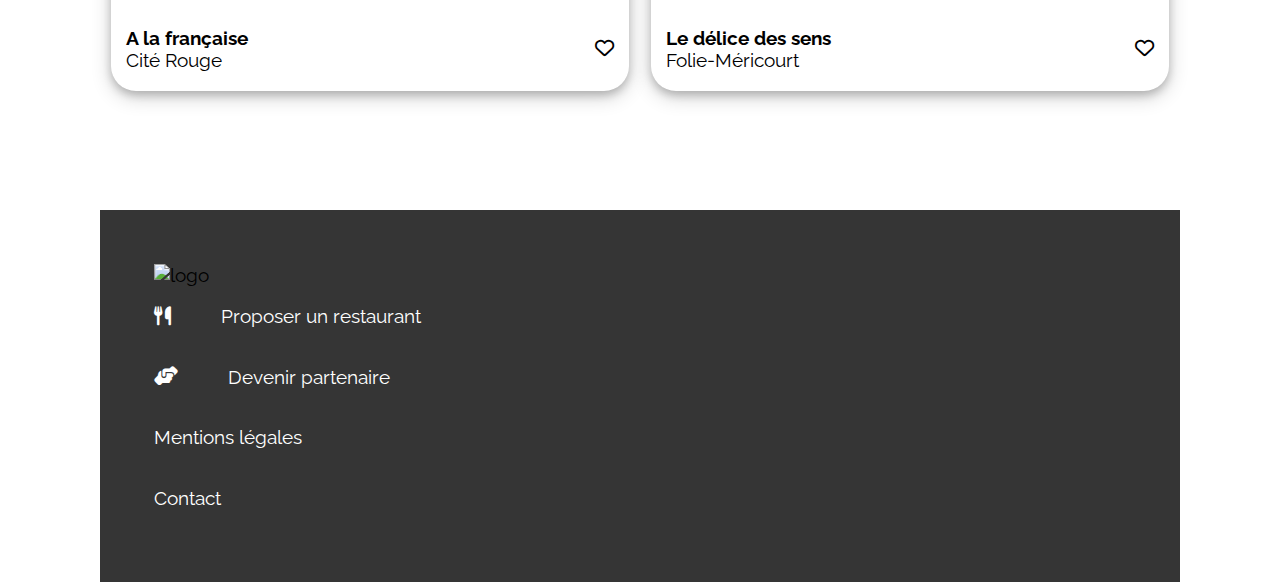
==== commit 872675a2: "modifs après soutenance" ====
--- a/index.html
+++ b/index.html
@@ -50,9 +50,9 @@
 
         <section id="explorer">
             <h2>Réservez le menu qui vous convient</h2>
-            <p>Découvrez des restaurants d'exception, séléctionnés par nos soin.</p>
+            <p>Découvrez des restaurants d'exception,<br> séléctionnés par nos soin.</p>
             <a href="#restaurants">
-                <input class="button bold" type="button" value="Explorer nos restaurants">
+                <input class="button" type="button" value="Explorer nos restaurants">
             </a>
         </section>
 
--- a/styles/style.css
+++ b/styles/style.css
@@ -20,10 +20,10 @@
 }
   
 .path {
-stroke-dasharray: 1, 200;
-stroke-dashoffset: 0;
-animation: dash 1.5s ease-in-out infinite, color 6s ease-in-out infinite;
-stroke-linecap: round;
+    stroke-dasharray: 1, 200;
+    stroke-dashoffset: 0;
+    animation: dash 1.5s ease-in-out infinite, color 6s ease-in-out infinite;
+    stroke-linecap: round;
 }
 
 @keyframes rotate {
@@ -270,7 +270,7 @@
 
     #explorer input {
         margin-bottom: 5%;
-        height: 70px;
+        height: 50px;
         Width: 100%;
     }
 
@@ -322,7 +322,7 @@
     }
 
     #fonctionnement div:hover  {
-        color: #BD89FB;
+        background-color: #F3E3FC;
     }
 
     .chiffre {
@@ -332,7 +332,7 @@
         color: white;
         background: #9356DC;
         margin-left: -15px;
-        width: 6%;
+        width: 5%;
         height: 5%;
         border-top-left-radius: 50%;
         border-top-right-radius: 50%;
@@ -383,7 +383,7 @@
 
     .res_txt {
         display: flex;
-        margin: 2%;
+        margin: 3%;
         justify-content: space-between;
     }
 
@@ -580,7 +580,7 @@
     }
     
     .effet_3:hover:before {
-        transform: rotate(1turn);
+        transform: rotate(2turn);
     }
 
     .plat_check {
@@ -611,6 +611,7 @@
         display: block;
         padding-top: 10px;
         font-size: 150%;
+        font-weight: bolder;
     }
 
     .plat_check .prix {
@@ -682,27 +683,58 @@
         background: none;
     }
 
+    @keyframes fadein {
+        0% {
+            opacity:0;
+        }
+        100% {
+            opacity:1;
+        }
+    }
+    
     .fadein_1 {
+        animation: fadein .5s;
+    }
+    
+    .fadein_2 {
+        animation: fadein 1s;
+    }
+    
+    .fadein_3 {
+        animation: fadein 1.5s;
+    }
+    
+    .fadein_4 {
         animation: fadein 2s;
     }
-
-    .fadein_2 {
+    
+    .fadein_5 {
+        animation: fadein 2.5s;
+    }
+    
+    .fadein_6 {
+        animation: fadein 3s;
+    }
+    
+    .fadein_7 {
+        animation: fadein 3.5s;
+    }
+    
+    .fadein_8 {
         animation: fadein 4s;
     }
-
-    .fadein_3 {
-        animation: fadein 6s;
-    }
-
-    @keyframes fadein {
-        from {
-            opacity:0;
-        }
-        to {
-            opacity:1;
-        }
-    }
-
+    
+    .fadein_9 {
+        animation: fadein 4.5s;
+    }
+    
+    .fadein_10 {
+        animation: fadein 5s;
+    }
+    
+
+
+    
     /* Icones */
       
     .icon-white { background-color: white; }
@@ -748,7 +780,7 @@
         position: absolute;
         opacity: 0;
         align-items: center;
-        background: linear-gradient(163deg, #ff79da 24%, #9356dc 77%);
+        background: linear-gradient(#ff79da 24%, #9356dc 77%);
         background-clip: text;
         -webkit-background-clip: text;
         color: transparent;
@@ -794,7 +826,7 @@
     .entete .coeur_plein {
         opacity: 0;
         align-items: center;
-        background: linear-gradient(163deg, #ff79da 24%, #9356dc 77%);
+        background: linear-gradient(#ff79da 24%, #9356dc 77%);
         background-clip: text;
         -webkit-background-clip: text;
         color: transparent;
@@ -941,7 +973,7 @@
     }
 
     #fonctionnement div:hover  {
-        color: #BD89FB;
+        background-color: #F3E3FC;
     }
 
     #fonctionnement div p {
@@ -1002,7 +1034,7 @@
     
     .res_txt {
         display: flex;
-        margin: 2%;
+        margin: 3%;
         justify-content: space-between;
         align-items: center;
     }
@@ -1040,7 +1072,7 @@
         position: absolute;
         opacity: 0;
         align-items: center;
-        background: linear-gradient(163deg, #ff79da 24%, #9356dc 77%);
+        background: linear-gradient(#ff79da 24%, #9356dc 77%);
         background-clip: text;
         -webkit-background-clip: text;
         color: transparent;
@@ -1086,7 +1118,7 @@
     .entete .coeur_plein {
         opacity: 0;
         align-items: center;
-        background: linear-gradient(163deg, #ff79da 24%, #9356dc 77%);
+        background: linear-gradient(#ff79da 24%, #9356dc 77%);
         background-clip: text;
         -webkit-background-clip: text;
         color: transparent;
@@ -1139,26 +1171,26 @@
         right: -5em;
         box-shadow: 0 0 5px black;
         transition: all 0.5s linear 0s;
-        -webkit-transform: rotate(1turn);
-        -ms-transform: rotate(1turn);
-        transform: rotate(1turn);
+        -webkit-transform: rotate(2turn);
+        -ms-transform: rotate(2turn);
+        transform: rotate(2turn);
         animation: spin 3s linear 3s alternate;
     }
 
     .plat_4.spin {
         font-family: "Font Awesome 5 Free";
         content: "\f058";
-        -webkit-transform: rotate(1turn);
-        -ms-transform: rotate(1turn);
-        transform: rotate(1turn);
+        -webkit-transform: rotate(2turn);
+        -ms-transform: rotate(2turn);
+        transform: rotate(2turn);
         animation: spin linear 3s alternate;
     }
 
     label.prix.coche-verte:after {
         transition: all 0.5s linear 0s;
-        -webkit-transform: rotate(1turn);
-        -ms-transform: rotate(1turn);
-        transform: rotate(1turn);
+        -webkit-transform: rotate(2turn);
+        -ms-transform: rotate(2turn);
+        transform: rotate(2turn);
         animation: spin 3s linear 3S;
     }
     
@@ -1167,9 +1199,9 @@
         position: absolute;
         display: block;
         transition: all 0.5s linear 0s;
-        -webkit-transform: rotate(1turn);
-        -ms-transform: rotate(1turn);
-        transform: rotate(1turn);
+        -webkit-transform: rotate(2turn);
+        -ms-transform: rotate(2turn);
+        transform: rotate(2turn);
         animation: spin 3s linear 3S;
     }
 
@@ -1179,9 +1211,9 @@
         position: absolute;
         display: block;
         transition: all 0.5s linear 0s;
-        -webkit-transform: rotate(1turn);
-        -ms-transform: rotate(1turn);
-        transform: rotate(1turn);
+        -webkit-transform: rotate(2turn);
+        -ms-transform: rotate(2turn);
+        transform: rotate(2turn);
         animation: spin 3s linear 3S;
     }
 
@@ -1259,7 +1291,7 @@
     }
     
     .effet_3:hover:before {
-        transform: rotate(1turn);
+        transform: rotate(2turn);
     }
 
     .plat_check {
@@ -1388,25 +1420,53 @@
         padding-left: 40px;
     }
 
+    @keyframes fadein {
+        0% {
+            opacity:0;
+        }
+        100% {
+            opacity:1;
+        }
+    }
+    
     .fadein_1 {
+        animation: fadein .5s;
+    }
+    
+    .fadein_2 {
+        animation: fadein 1s;
+    }
+    
+    .fadein_3 {
+        animation: fadein 1.5s;
+    }
+    
+    .fadein_4 {
         animation: fadein 2s;
     }
-
-    .fadein_2 {
+    
+    .fadein_5 {
+        animation: fadein 2.5s;
+    }
+    
+    .fadein_6 {
+        animation: fadein 3s;
+    }
+    
+    .fadein_7 {
+        animation: fadein 3.5s;
+    }
+    
+    .fadein_8 {
         animation: fadein 4s;
     }
-
-    .fadein_3 {
-        animation: fadein 6s;
-    }
-
-    @keyframes fadein {
-        from {
-            opacity:0;
-        }
-        to {
-            opacity:1;
-        }
+    
+    .fadein_9 {
+        animation: fadein 4.5s;
+    }
+    
+    .fadein_10 {
+        animation: fadein 5s;
     }
 
 
@@ -1580,27 +1640,6 @@
         display: none;
     }
 
-    .fadein_1 {
-        animation: fadein 2s;
-    }
-
-    .fadein_2 {
-        animation: fadein 4s;
-    }
-
-    .fadein_3 {
-        animation: fadein 6s;
-    }
-
-    @keyframes fadein {
-        from {
-            opacity:0;
-        }
-        to {
-            opacity:1;
-        }
-    }
-
 }
 
 @media only screen and (min-width : 769px) and (max-width: 1080px) {
@@ -1625,16 +1664,6 @@
 
 }
 
-
-
- 
-
-
-
-
-
-
-
 @media only screen and (max-width : 650px) {
 
     body{
@@ -1655,6 +1684,10 @@
         background: none;
     }
 
+    .chiffre {
+        width: 6%;
+    }
+
 }
 
 @media only screen and (max-width : 550px) {
@@ -1666,9 +1699,16 @@
         background: none;
     }
 
+    .res_txt {
+        margin: 3%;
+    }
 }
 
 @media only screen and (max-width : 500px) {
+
+    body {
+        font-size: 140%;
+    }
 
     .back {
         display: flex;
@@ -1677,9 +1717,18 @@
         background: none;
     }
 
+    
+    .chiffre {
+        width: 7%;
+    }
+
 }
 
 @media only screen and (max-width : 450px) {
+
+    body {
+        font-size: 125%;
+    }
 
     .back {
         display: flex;
@@ -1704,10 +1753,17 @@
         font-size: 100%;
     }
 
+    .res_txt {
+        margin: 3%;
+    }
+
 }
 
 @media only screen and (max-width : 400px) {
 
+    body {
+        font-size: 100%;
+    }
     .back {
         display: flex;
         position: relative;
@@ -1723,9 +1779,21 @@
         width: 250px;
     }
 
+    .chiffre {
+        width: 6%;
+    }
+
+    .res_txt {
+        margin: 4%;
+    }
+
 }
 
 @media only screen and (max-width : 350px) {
+
+    body {
+        font-size: 95%;
+    }
 
     .back {
         display: flex;
@@ -1742,6 +1810,14 @@
         width: 200px;
     }
 
+    .chiffre {
+        width: 8%;
+        margin-left: -10px;
+    }
+
+    .res_txt {
+        margin: 5%;
+    }
 }
 
 @media only screen and (max-width : 300px) {
